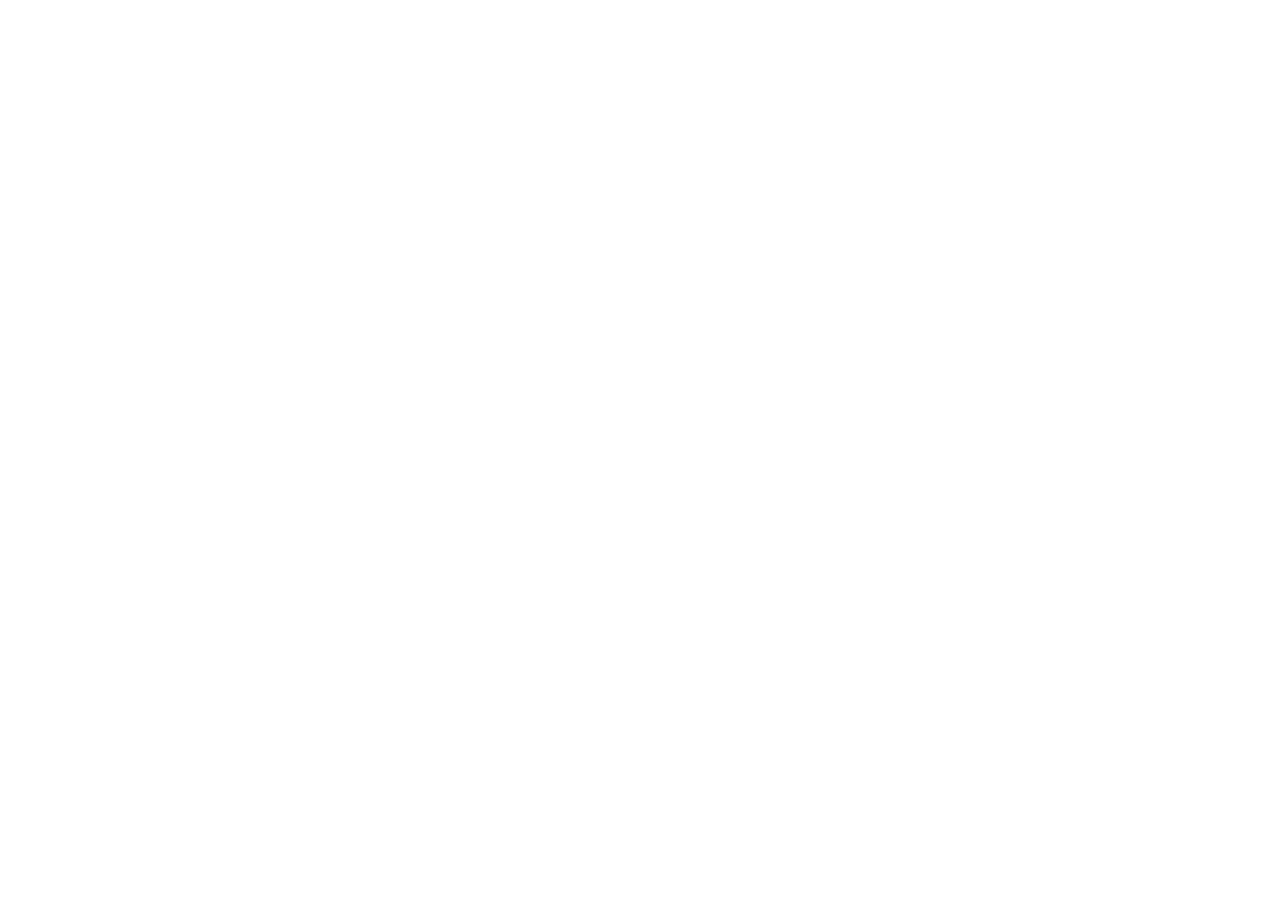
==== index.html @ 259f9823 "chore: configure build automation and documentation - Set up CI/CD pipeline for automated extension " ====
<!doctype html>
<html lang="bn" class="dark">
  <head>
    <meta charset="UTF-8" />
    <meta name="viewport" content="width=device-width, initial-scale=1.0" />
    <title>Prayer Focus v2.2.23 · Daily Islamic Wisdom & Prayer Dashboard</title>
    <meta name="description" content="Prayer Focus v2.2.23: High-reliability prayer timings with 5-provider fallback, manual time offsets, Tahajjud calculations, and hourly rotating Bengali Islamic wisdom." />
    <meta property="og:title" content="Prayer Focus v2.2.23 · Daily Islamic Wisdom & Prayer Dashboard" />
    <meta property="og:description" content="Prayer Focus v2.2.23: High-reliability prayer timings with 5-provider fallback, manual time offsets, Tahajjud calculations, and hourly rotating Bengali Islamic wisdom." />
    <meta property="og:type" content="website" />
    <meta name="twitter:card" content="summary_large_image" />
    <link rel="icon" type="image/png" href="/icons/app-logo.png" />
    <link rel="apple-touch-icon" href="/icons/app-logo.png" />
    <link rel="preconnect" href="https://fonts.googleapis.com">
    <link rel="preconnect" href="https://fonts.gstatic.com" crossorigin>
    <link href="https://fonts.googleapis.com/css2?family=Amiri:ital,wght@0,400;0,700;1,400&family=Hind+Siliguri:wght@400;500;600;700&family=JetBrains+Mono:wght@400;500;600&family=Plus+Jakarta+Sans:wght@400;500;600;700&display=swap" rel="stylesheet">
  </head>
  <body class="bg-slate-950 text-slate-100 antialiased selection:bg-emerald-600 selection:text-white">
    <div id="root"></div>
    <script type="module" src="/src/main.tsx"></script>
  </body>
</html>
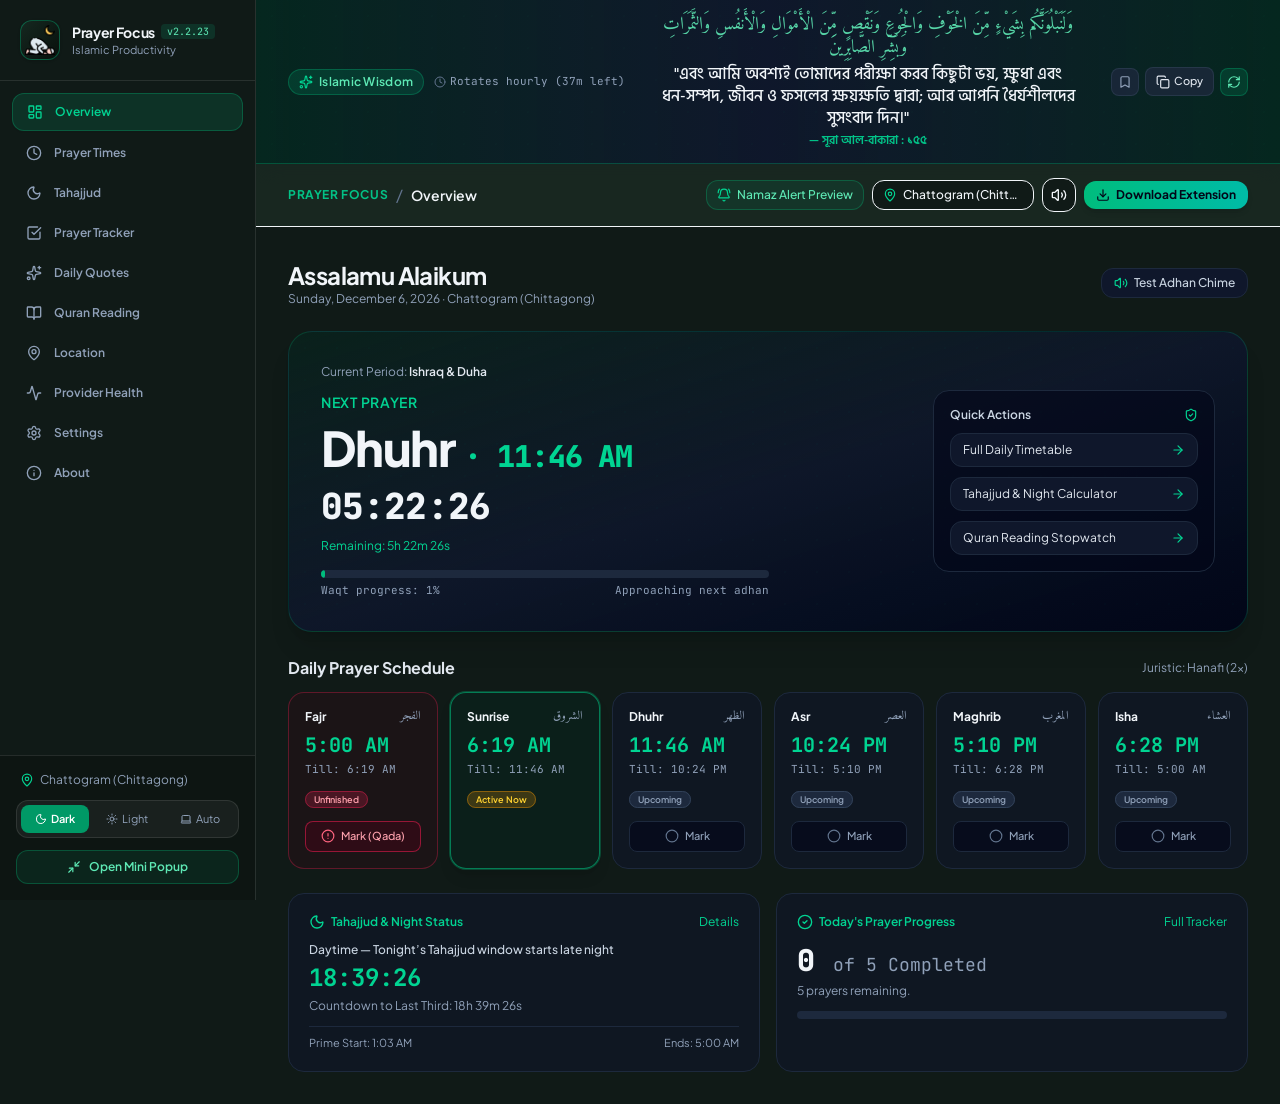
==== commit 309b7f2d: "deploy: 952fd6149cac5259e0b3407ee4f1fd377564756e" ====
--- a/index.html
+++ b/index.html
@@ -9,15 +9,16 @@
     <meta property="og:description" content="Prayer Focus v2.2.23: High-reliability prayer timings with 5-provider fallback, manual time offsets, Tahajjud calculations, and hourly rotating Bengali Islamic wisdom." />
     <meta property="og:type" content="website" />
     <meta name="twitter:card" content="summary_large_image" />
-    <link rel="icon" type="image/png" href="/icons/app-logo.png" />
-    <link rel="apple-touch-icon" href="/icons/app-logo.png" />
+    <link rel="icon" type="image/png" href="./icons/app-logo.png" />
+    <link rel="apple-touch-icon" href="./icons/app-logo.png" />
     <link rel="preconnect" href="https://fonts.googleapis.com">
     <link rel="preconnect" href="https://fonts.gstatic.com" crossorigin>
     <link href="https://fonts.googleapis.com/css2?family=Amiri:ital,wght@0,400;0,700;1,400&family=Hind+Siliguri:wght@400;500;600;700&family=JetBrains+Mono:wght@400;500;600&family=Plus+Jakarta+Sans:wght@400;500;600;700&display=swap" rel="stylesheet">
+    <script type="module" crossorigin src="./assets/index-C9J4ZHXb.js"></script>
+    <link rel="stylesheet" crossorigin href="./assets/index-fZgnvuCe.css">
   </head>
   <body class="bg-slate-950 text-slate-100 antialiased selection:bg-emerald-600 selection:text-white">
     <div id="root"></div>
-    <script type="module" src="/src/main.tsx"></script>
   </body>
 </html>
 
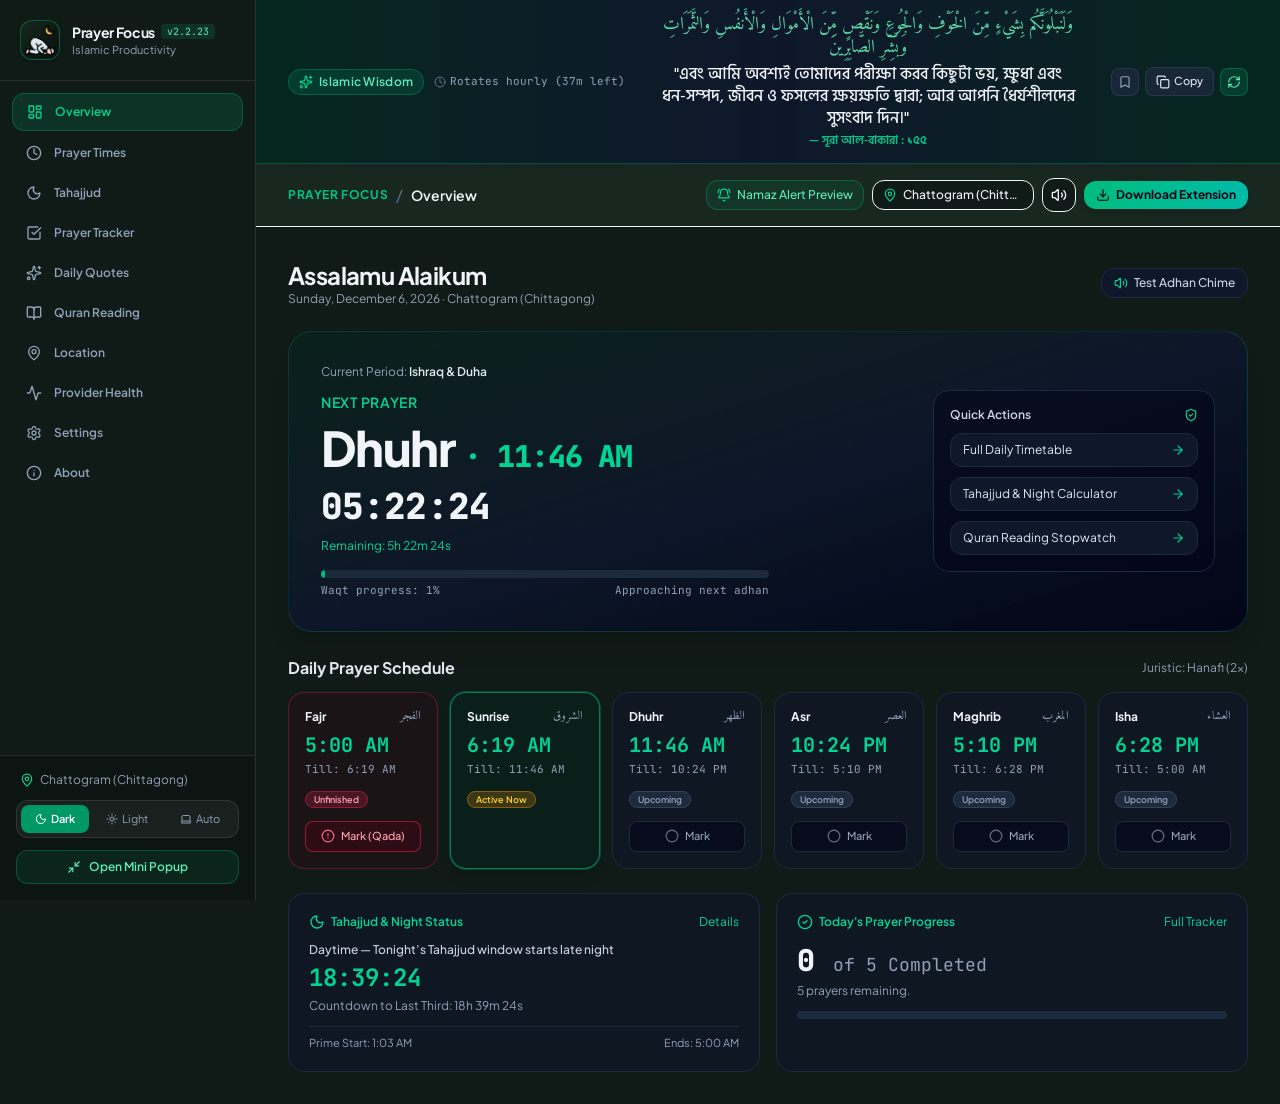
==== commit 453cc0e1: "deploy: 9e0bca576d0f47e70158887965e9708b9f2b06cb" ====
--- a/index.html
+++ b/index.html
@@ -14,7 +14,7 @@
     <link rel="preconnect" href="https://fonts.googleapis.com">
     <link rel="preconnect" href="https://fonts.gstatic.com" crossorigin>
     <link href="https://fonts.googleapis.com/css2?family=Amiri:ital,wght@0,400;0,700;1,400&family=Hind+Siliguri:wght@400;500;600;700&family=JetBrains+Mono:wght@400;500;600&family=Plus+Jakarta+Sans:wght@400;500;600;700&display=swap" rel="stylesheet">
-    <script type="module" crossorigin src="./assets/index-C9J4ZHXb.js"></script>
+    <script type="module" crossorigin src="./assets/index-VfqT98Zw.js"></script>
     <link rel="stylesheet" crossorigin href="./assets/index-fZgnvuCe.css">
   </head>
   <body class="bg-slate-950 text-slate-100 antialiased selection:bg-emerald-600 selection:text-white">
